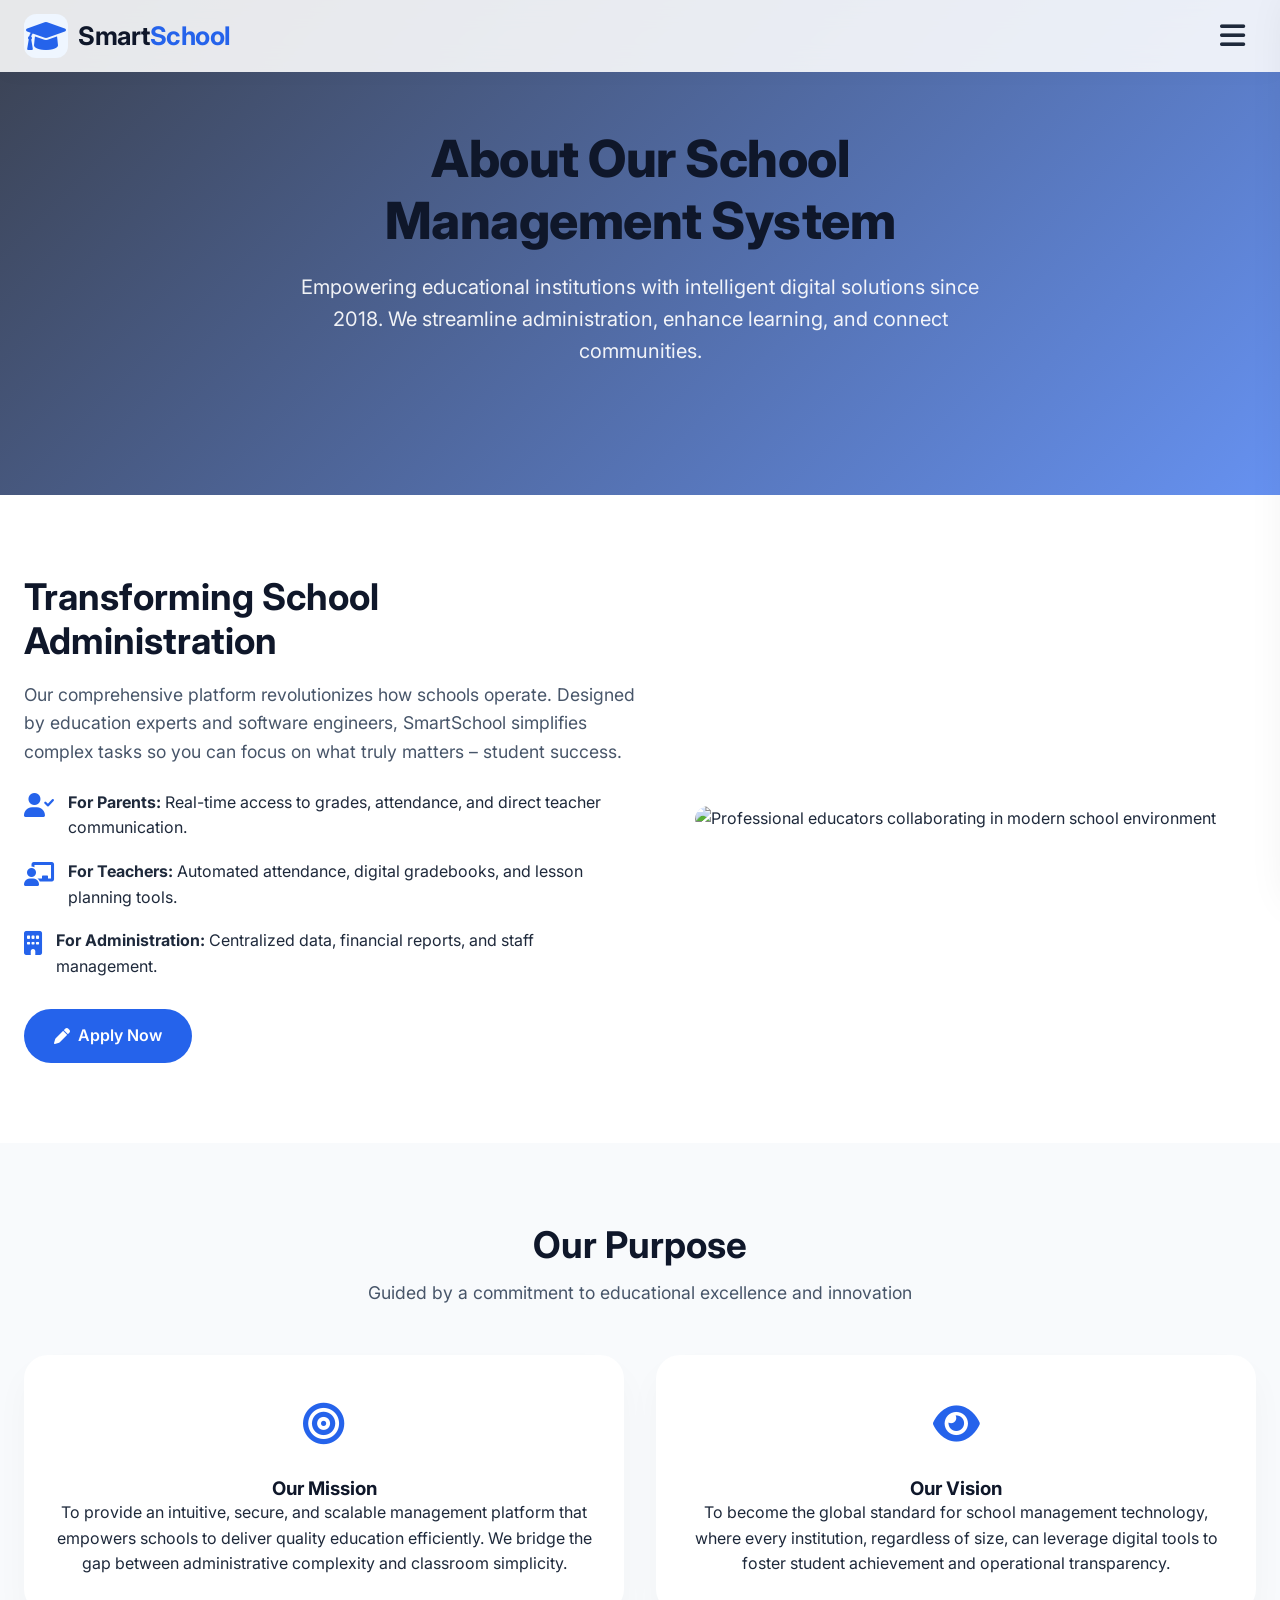
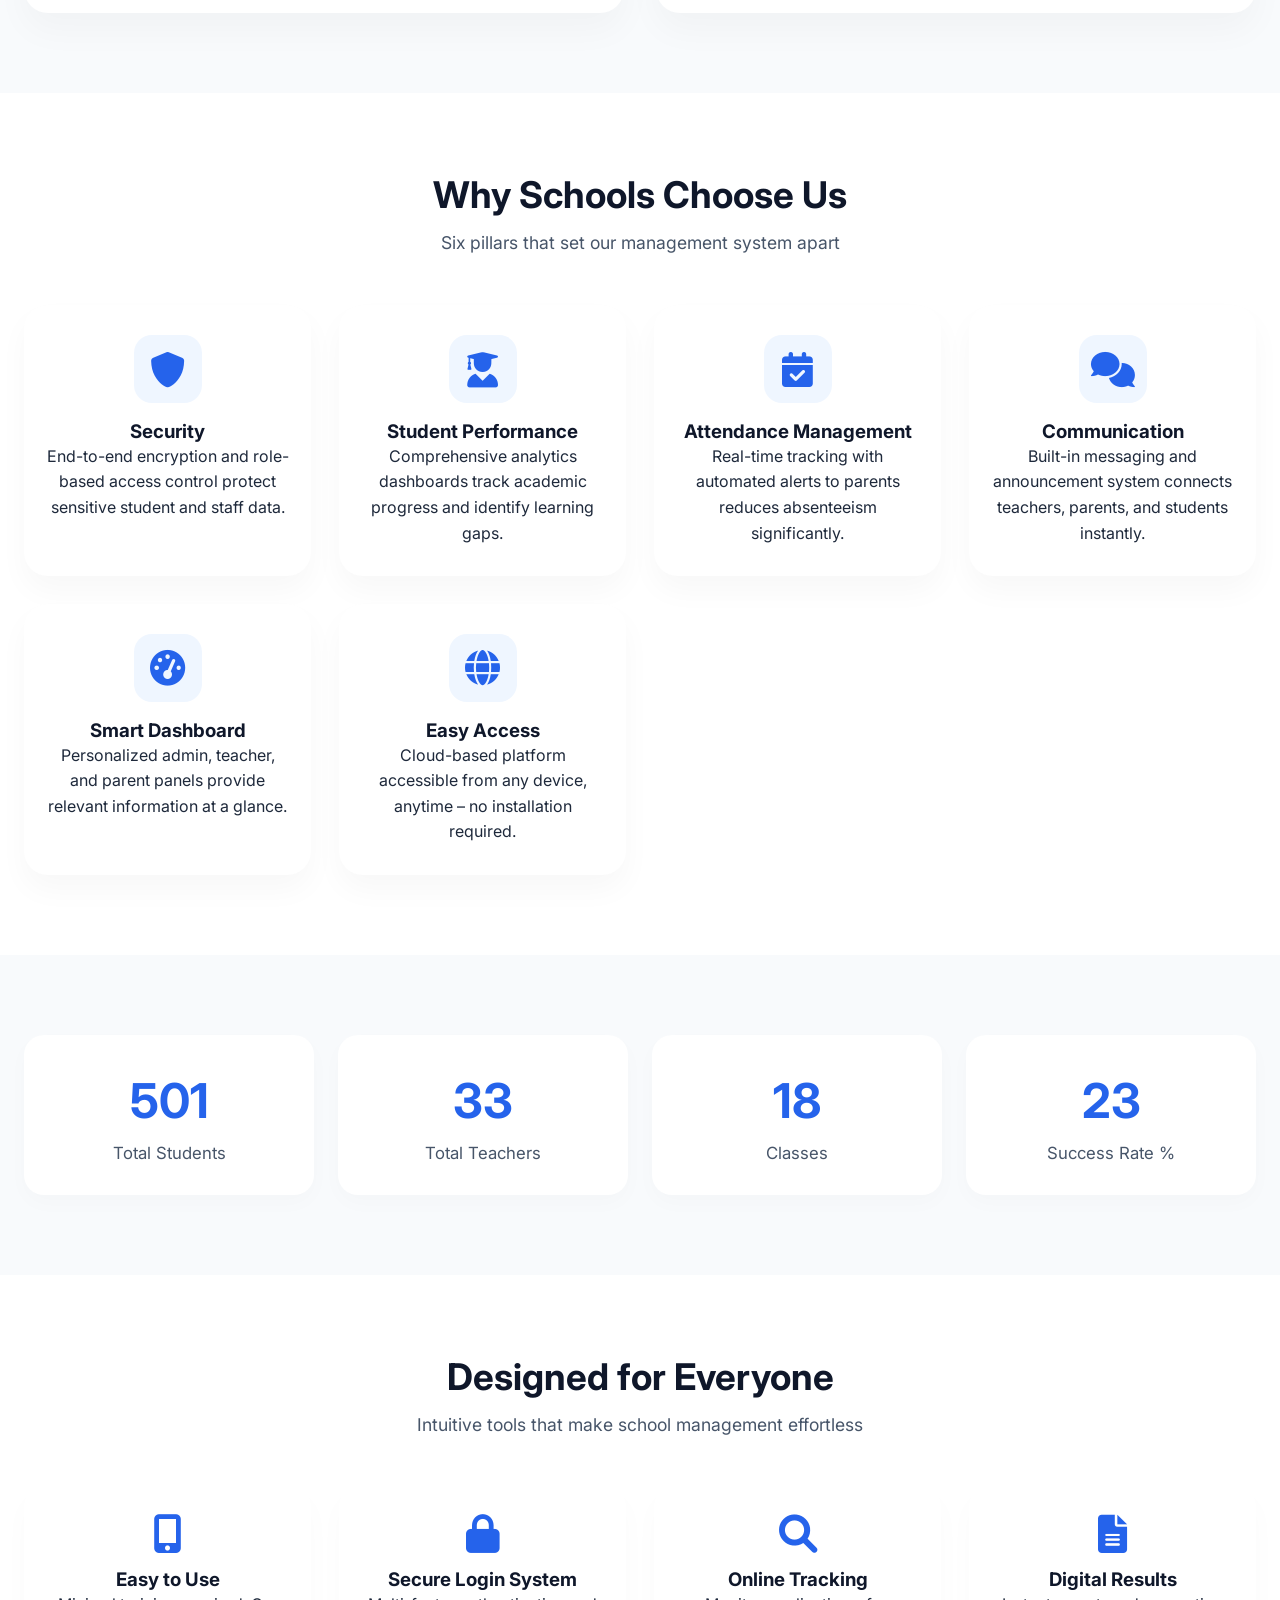
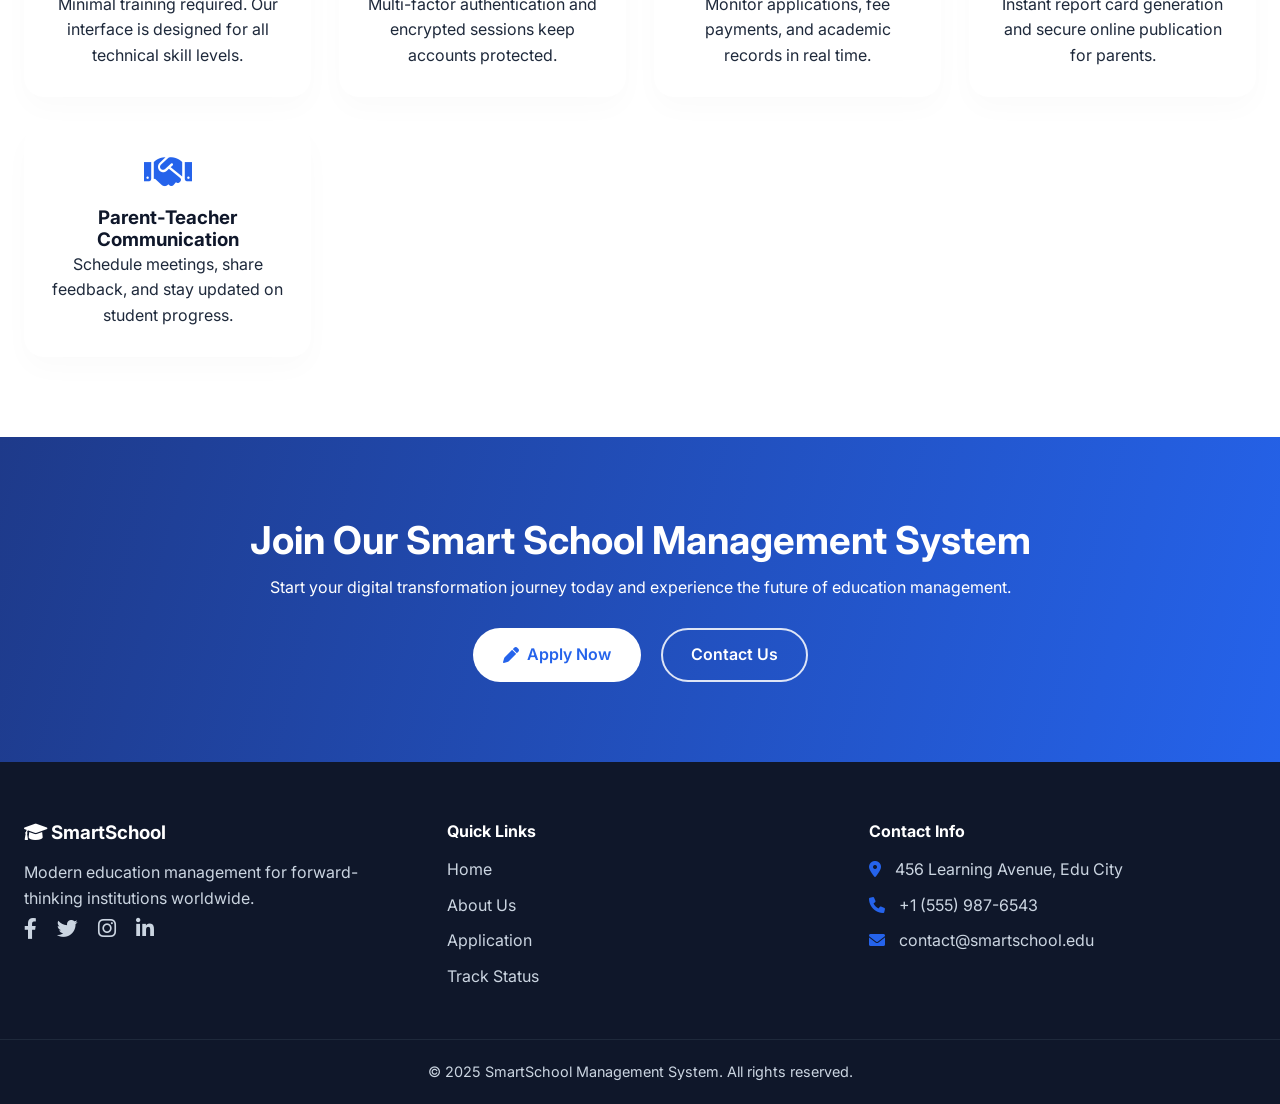
==== about.html @ 9fa846b4 "update html" ====
<!DOCTYPE html>
<html lang="en">
<head>
  <meta charset="UTF-8">
  <meta name="viewport" content="width=device-width, initial-scale=1.0, viewport-fit=cover">
  <title>About Us | School Management System</title>
  <!-- Font Awesome 6 icons -->
  <link rel="stylesheet" href="https://cdnjs.cloudflare.com/ajax/libs/font-awesome/6.0.0-beta3/css/all.min.css">
  <!-- Google Fonts: modern typography -->
  <link href="https://fonts.googleapis.com/css2?family=Inter:opsz,wght@14..32,400;14..32,500;14..32,600;14..32,700;14..32,800&display=swap" rel="stylesheet">
  <!-- External CSS -->
  <link rel="stylesheet" href="css/aboutus.css">
</head>
<body>
  <!-- Sticky Navbar -->
  <header class="navbar" id="navbar">
    <div class="container nav-container">
      <a href="index.html" class="logo-area">
        <div class="logo-icon">
          <i class="fas fa-graduation-cap"></i>
        </div>
        <span class="logo-text">Smart<span class="logo-highlight">School</span></span>
      </a>
      <!-- Only hamburger icon visible -->
      <button class="hamburger-btn" id="hamburgerBtn" aria-label="Open navigation menu">
        <i class="fas fa-bars"></i>
      </button>
    </div>
  </header>

  <!-- Sidebar overlay for outside click -->
  <div class="sidebar-overlay" id="sidebarOverlay"></div>

  <!-- Sidebar navigation menu -->
  <nav class="sidebar" id="sidebar">
    <div class="sidebar-header">
      <span class="sidebar-title">Navigation</span>
      <button class="close-sidebar-btn" id="closeSidebarBtn" aria-label="Close menu">
        <i class="fas fa-times"></i>
      </button>
    </div>
    <ul class="sidebar-nav">
      <li><a href="index.html" class="nav-link">Home</a></li>
      <li><a href="about.html" class="nav-link active">About Us</a></li>
      <li><a href="#contact" class="nav-link">Contact Us</a></li>
      <li><a href="#" class="nav-link">Application</a></li>
      <li><a href="#" class="nav-link">Track Application</a></li>
      <li><a href="#" class="nav-link panel-link"><i class="fas fa-user-friends"></i> Parent Panel</a></li>
      <li><a href="#" class="nav-link panel-link"><i class="fas fa-chalkboard-teacher"></i> Teacher Panel</a></li>
      <li><a href="#" class="nav-link panel-link"><i class="fas fa-user-shield"></i> Admin Panel</a></li>
    </ul>
  </nav>

  <main>
    <!-- Hero Section -->
    <section class="hero-about" id="home">
      <div class="hero-overlay"></div>
      <div class="container hero-content">
        <h1 class="hero-title">About Our School Management System</h1>
        <p class="hero-subtitle">Empowering educational institutions with intelligent digital solutions since 2018. We streamline administration, enhance learning, and connect communities.</p>
      </div>
    </section>

    <!-- About Section with two-column layout -->
    <section class="about-section section-padding" id="about">
      <div class="container about-grid">
        <div class="about-text">
          <h2>Transforming School Administration</h2>
          <p class="about-description">
            Our comprehensive platform revolutionizes how schools operate. Designed by education experts and software engineers, 
            SmartSchool simplifies complex tasks so you can focus on what truly matters – student success.
          </p>
          <div class="benefit-list">
            <div class="benefit-item">
              <i class="fas fa-user-check"></i>
              <div><strong>For Parents:</strong> Real-time access to grades, attendance, and direct teacher communication.</div>
            </div>
            <div class="benefit-item">
              <i class="fas fa-chalkboard-teacher"></i>
              <div><strong>For Teachers:</strong> Automated attendance, digital gradebooks, and lesson planning tools.</div>
            </div>
            <div class="benefit-item">
              <i class="fas fa-building"></i>
              <div><strong>For Administration:</strong> Centralized data, financial reports, and staff management.</div>
            </div>
          </div>
          <a href="#" class="btn btn-primary"><i class="fas fa-pen"></i> Apply Now</a>
        </div>
        <div class="about-image">
          <img src="https://images.unsplash.com/photo-1524178232363-1fb2b075b655?ixlib=rb-4.0.3&auto=format&fit=crop&w=1470&q=80" alt="Professional educators collaborating in modern school environment" loading="lazy">
        </div>
      </div>
    </section>

    <!-- Mission and Vision Section -->
    <section class="mission-vision section-padding bg-light">
      <div class="container">
        <div class="section-header">
          <h2>Our Purpose</h2>
          <p>Guided by a commitment to educational excellence and innovation</p>
        </div>
        <div class="mv-grid">
          <div class="mv-card">
            <div class="mv-icon"><i class="fas fa-bullseye"></i></div>
            <h3>Our Mission</h3>
            <p>To provide an intuitive, secure, and scalable management platform that empowers schools to deliver quality education efficiently. We bridge the gap between administrative complexity and classroom simplicity.</p>
          </div>
          <div class="mv-card">
            <div class="mv-icon"><i class="fas fa-eye"></i></div>
            <h3>Our Vision</h3>
            <p>To become the global standard for school management technology, where every institution, regardless of size, can leverage digital tools to foster student achievement and operational transparency.</p>
          </div>
        </div>
      </div>
    </section>

    <!-- Why Choose Us Section -->
    <section class="why-choose section-padding" id="features">
      <div class="container">
        <div class="section-header">
          <h2>Why Schools Choose Us</h2>
          <p>Six pillars that set our management system apart</p>
        </div>
        <div class="features-grid">
          <div class="feature-card">
            <div class="feature-icon"><i class="fas fa-shield-alt"></i></div>
            <h3>Security</h3>
            <p>End-to-end encryption and role-based access control protect sensitive student and staff data.</p>
          </div>
          <div class="feature-card">
            <div class="feature-icon"><i class="fas fa-user-graduate"></i></div>
            <h3>Student Performance</h3>
            <p>Comprehensive analytics dashboards track academic progress and identify learning gaps.</p>
          </div>
          <div class="feature-card">
            <div class="feature-icon"><i class="fas fa-calendar-check"></i></div>
            <h3>Attendance Management</h3>
            <p>Real-time tracking with automated alerts to parents reduces absenteeism significantly.</p>
          </div>
          <div class="feature-card">
            <div class="feature-icon"><i class="fas fa-comments"></i></div>
            <h3>Communication</h3>
            <p>Built-in messaging and announcement system connects teachers, parents, and students instantly.</p>
          </div>
          <div class="feature-card">
            <div class="feature-icon"><i class="fas fa-tachometer-alt"></i></div>
            <h3>Smart Dashboard</h3>
            <p>Personalized admin, teacher, and parent panels provide relevant information at a glance.</p>
          </div>
          <div class="feature-card">
            <div class="feature-icon"><i class="fas fa-globe"></i></div>
            <h3>Easy Access</h3>
            <p>Cloud-based platform accessible from any device, anytime – no installation required.</p>
          </div>
        </div>
      </div>
    </section>

    <!-- Statistics Section with animated counters -->
    <section class="stats-section section-padding bg-light">
      <div class="container">
        <div class="stats-grid">
          <div class="stat-item">
            <span class="stat-number" data-target="2150">0</span>
            <span class="stat-label">Total Students</span>
          </div>
          <div class="stat-item">
            <span class="stat-number" data-target="145">0</span>
            <span class="stat-label">Total Teachers</span>
          </div>
          <div class="stat-item">
            <span class="stat-number" data-target="78">0</span>
            <span class="stat-label">Classes</span>
          </div>
          <div class="stat-item">
            <span class="stat-number" data-target="99">0</span>
            <span class="stat-label">Success Rate %</span>
          </div>
        </div>
      </div>
    </section>

    <!-- Team / System Benefits Section -->
    <section class="benefits-section section-padding" id="benefits">
      <div class="container">
        <div class="section-header">
          <h2>Designed for Everyone</h2>
          <p>Intuitive tools that make school management effortless</p>
        </div>
        <div class="benefits-grid">
          <div class="benefit-card">
            <i class="fas fa-mobile-alt"></i>
            <h3>Easy to Use</h3>
            <p>Minimal training required. Our interface is designed for all technical skill levels.</p>
          </div>
          <div class="benefit-card">
            <i class="fas fa-lock"></i>
            <h3>Secure Login System</h3>
            <p>Multi-factor authentication and encrypted sessions keep accounts protected.</p>
          </div>
          <div class="benefit-card">
            <i class="fas fa-search"></i>
            <h3>Online Tracking</h3>
            <p>Monitor applications, fee payments, and academic records in real time.</p>
          </div>
          <div class="benefit-card">
            <i class="fas fa-file-alt"></i>
            <h3>Digital Results</h3>
            <p>Instant report card generation and secure online publication for parents.</p>
          </div>
          <div class="benefit-card">
            <i class="fas fa-handshake"></i>
            <h3>Parent-Teacher Communication</h3>
            <p>Schedule meetings, share feedback, and stay updated on student progress.</p>
          </div>
        </div>
      </div>
    </section>

    <!-- Call To Action Section -->
    <section class="cta-section section-padding" id="apply">
      <div class="container cta-content">
        <h2>Join Our Smart School Management System</h2>
        <p>Start your digital transformation journey today and experience the future of education management.</p>
        <div class="cta-buttons">
          <a href="#" class="btn btn-light"><i class="fas fa-pen"></i> Apply Now</a>
          <a href="#" class="btn btn-outline-light">Contact Us</a>
        </div>
      </div>
    </section>
  </main>

  <!-- Footer -->
  <footer class="footer" id="contact">
    <div class="container footer-grid">
      <div class="footer-col">
        <h3><i class="fas fa-graduation-cap"></i> SmartSchool</h3>
        <p>Modern education management for forward-thinking institutions worldwide.</p>
        <div class="social-icons">
          <a href="#" aria-label="Facebook"><i class="fab fa-facebook-f"></i></a>
          <a href="#" aria-label="Twitter"><i class="fab fa-twitter"></i></a>
          <a href="#" aria-label="Instagram"><i class="fab fa-instagram"></i></a>
          <a href="#" aria-label="LinkedIn"><i class="fab fa-linkedin-in"></i></a>
        </div>
      </div>
      <div class="footer-col">
        <h4>Quick Links</h4>
        <ul>
          <li><a href="index.html">Home</a></li>
          <li><a href="about.html">About Us</a></li>
          <li><a href="#">Application</a></li>
          <li><a href="#">Track Status</a></li>
        </ul>
      </div>
      <div class="footer-col">
        <h4>Contact Info</h4>
        <ul class="contact-info">
          <li><i class="fas fa-map-marker-alt"></i> 456 Learning Avenue, Edu City</li>
          <li><i class="fas fa-phone"></i> +1 (555) 987-6543</li>
          <li><i class="fas fa-envelope"></i> contact@smartschool.edu</li>
        </ul>
      </div>
    </div>
    <div class="footer-bottom container">
      <p>&copy; 2025 SmartSchool Management System. All rights reserved.</p>
    </div>
  </footer>

  <!-- External JavaScript -->
  <script src="js/aboutus.js"></script>
</body>
</html>
---- css/aboutus.css ----
/* about.css - Modern About Us Page Styles */

/* ----- Base Reset & Variables ----- */
* {
  margin: 0;
  padding: 0;
  box-sizing: border-box;
}

body {
  font-family: 'Inter', sans-serif;
  background: #ffffff;
  color: #1e293b;
  line-height: 1.6;
  overflow-x: hidden;
}

.container {
  max-width: 1280px;
  margin: 0 auto;
  padding: 0 24px;
}

.section-padding {
  padding: 80px 0;
}

.bg-light {
  background: #f8fafc;
}

/* ----- Typography ----- */
h1, h2, h3, h4 {
  font-weight: 700;
  line-height: 1.2;
  color: #0f172a;
}

h2 {
  font-size: 2.3rem;
  margin-bottom: 12px;
}

.section-header {
  text-align: center;
  margin-bottom: 48px;
}

.section-header p {
  font-size: 1.1rem;
  color: #475569;
  max-width: 600px;
  margin: 0 auto;
}

/* ----- Buttons ----- */
.btn {
  display: inline-flex;
  align-items: center;
  gap: 8px;
  padding: 12px 28px;
  border-radius: 40px;
  font-weight: 600;
  text-decoration: none;
  transition: all 0.25s ease;
  font-size: 1rem;
  border: 2px solid transparent;
  cursor: pointer;
}

.btn-primary {
  background: #2563eb;
  color: white;
}
.btn-primary:hover {
  background: #1d4ed8;
  transform: translateY(-2px);
  box-shadow: 0 10px 22px rgba(37,99,235,0.3);
}

.btn-light {
  background: white;
  color: #2563eb;
}
.btn-light:hover {
  background: #f1f5f9;
  transform: translateY(-2px);
}

.btn-outline-light {
  border-color: rgba(255,255,255,0.85);
  color: white;
}
.btn-outline-light:hover {
  background: rgba(255,255,255,0.15);
}

/* ----- Navbar (sticky, transparent -> solid on scroll) ----- */
.navbar {
  position: fixed;
  top: 0;
  left: 0;
  width: 100%;
  z-index: 1000;
  background: rgba(255, 255, 255, 0.88);
  backdrop-filter: blur(12px);
  box-shadow: 0 4px 20px rgba(0,0,0,0.02);
  transition: background 0.3s ease, box-shadow 0.3s ease;
  padding: 12px 0;
}

.navbar.scrolled {
  background: rgba(255, 255, 255, 0.98);
  box-shadow: 0 10px 30px rgba(0,0,0,0.06);
}

.nav-container {
  display: flex;
  align-items: center;
  justify-content: space-between;
}

.logo-area {
  display: flex;
  align-items: center;
  text-decoration: none;
  gap: 10px;
}

.logo-icon {
  font-size: 2rem;
  color: #2563eb;
  background: #eff6ff;
  width: 44px;
  height: 44px;
  display: flex;
  align-items: center;
  justify-content: center;
  border-radius: 12px;
}

.logo-text {
  font-size: 1.6rem;
  font-weight: 700;
  color: #0f172a;
  letter-spacing: -0.5px;
}

.logo-highlight {
  color: #2563eb;
}

/* Hamburger button */
.hamburger-btn {
  background: transparent;
  border: none;
  font-size: 1.8rem;
  color: #1e293b;
  cursor: pointer;
  display: flex;
  align-items: center;
  justify-content: center;
  width: 48px;
  height: 48px;
  border-radius: 12px;
  transition: background 0.2s;
}

.hamburger-btn:hover {
  background: #f1f5f9;
}

/* ----- Sidebar Overlay ----- */
.sidebar-overlay {
  position: fixed;
  top: 0;
  left: 0;
  width: 100%;
  height: 100%;
  background: rgba(0, 0, 0, 0.5);
  z-index: 1100;
  opacity: 0;
  visibility: hidden;
  transition: opacity 0.3s ease, visibility 0.3s ease;
}

.sidebar-overlay.active {
  opacity: 1;
  visibility: visible;
}

/* ----- Sidebar Navigation ----- */
.sidebar {
  position: fixed;
  top: 0;
  right: -320px;
  width: 300px;
  max-width: 85%;
  height: 100%;
  background: #ffffff;
  box-shadow: -10px 0 40px rgba(0,0,0,0.08);
  z-index: 1200;
  padding: 24px 20px;
  transition: right 0.4s cubic-bezier(0.25, 0.8, 0.25, 1);
  display: flex;
  flex-direction: column;
}

.sidebar.active {
  right: 0;
}

.sidebar-header {
  display: flex;
  justify-content: space-between;
  align-items: center;
  margin-bottom: 32px;
}

.sidebar-title {
  font-weight: 600;
  font-size: 1.3rem;
  color: #0f172a;
}

.close-sidebar-btn {
  background: none;
  border: none;
  font-size: 1.6rem;
  color: #64748b;
  cursor: pointer;
  padding: 6px;
  border-radius: 8px;
  transition: background 0.2s;
}

.close-sidebar-btn:hover {
  background: #f1f5f9;
}

.sidebar-nav {
  list-style: none;
  display: flex;
  flex-direction: column;
  gap: 10px;
}

.sidebar-nav li a {
  display: block;
  padding: 12px 16px;
  border-radius: 12px;
  color: #334155;
  text-decoration: none;
  font-weight: 500;
  transition: all 0.2s;
  font-size: 1.05rem;
}

.sidebar-nav li a:hover,
.sidebar-nav li a.active {
  background: #eff6ff;
  color: #2563eb;
}

.panel-link i {
  margin-right: 10px;
  width: 20px;
  text-align: center;
}

/* ----- Hero Section (About) ----- */
.hero-about {
  position: relative;
  min-height: 55vh;
  display: flex;
  align-items: center;
  background: url('https://images.unsplash.com/photo-1523050854058-8df90910e94e?ixlib=rb-4.0.3&auto=format&fit=crop&w=1470&q=80') center/cover no-repeat;
  color: white;
  margin-top: 0;
}

.hero-overlay {
  position: absolute;
  top: 0;
  left: 0;
  width: 100%;
  height: 100%;
  background: linear-gradient(135deg, rgba(15,23,42,0.82) 0%, rgba(37,99,235,0.7) 100%);
}

.hero-content {
  position: relative;
  z-index: 2;
  max-width: 750px;
  margin: 0 auto;
  text-align: center;
}

.hero-title {
  font-size: 3.2rem;
  font-weight: 800;
  margin-bottom: 20px;
  letter-spacing: -0.5px;
}

.hero-subtitle {
  font-size: 1.25rem;
  color: rgba(255,255,255,0.92);
}

/* ----- About Section (two columns) ----- */
.about-grid {
  display: flex;
  align-items: center;
  gap: 60px;
  flex-wrap: wrap;
}

.about-text {
  flex: 1 1 450px;
}

.about-description {
  font-size: 1.1rem;
  color: #475569;
  margin: 18px 0 24px;
}

.benefit-list {
  display: flex;
  flex-direction: column;
  gap: 18px;
  margin-bottom: 30px;
}

.benefit-item {
  display: flex;
  align-items: flex-start;
  gap: 14px;
}

.benefit-item i {
  font-size: 1.5rem;
  color: #2563eb;
  margin-top: 3px;
}

.about-image {
  flex: 1 1 400px;
  border-radius: 24px;
  overflow: hidden;
}

.about-image img {
  width: 100%;
  height: auto;
  display: block;
  border-radius: 24px;
  object-fit: cover;
}

/* ----- Mission & Vision Cards ----- */
.mv-grid {
  display: grid;
  grid-template-columns: repeat(auto-fit, minmax(280px, 1fr));
  gap: 32px;
}

.mv-card {
  background: white;
  padding: 36px 28px;
  border-radius: 24px;
  box-shadow: 0 18px 35px rgba(0,0,0,0.03);
  transition: transform 0.3s, box-shadow 0.3s;
  text-align: center;
}

.mv-card:hover {
  transform: translateY(-8px);
  box-shadow: 0 25px 45px rgba(37,99,235,0.08);
}

.mv-icon {
  font-size: 2.6rem;
  color: #2563eb;
  margin-bottom: 20px;
}

/* ----- Why Choose Us Features Grid ----- */
.features-grid {
  display: grid;
  grid-template-columns: repeat(auto-fit, minmax(260px, 1fr));
  gap: 28px;
}

.feature-card {
  background: white;
  padding: 30px 22px;
  border-radius: 24px;
  box-shadow: 0 15px 30px rgba(0,0,0,0.03);
  transition: transform 0.3s, box-shadow 0.3s;
  text-align: center;
}

.feature-card:hover {
  transform: translateY(-6px);
  box-shadow: 0 22px 40px rgba(37,99,235,0.06);
}

.feature-icon {
  font-size: 2.2rem;
  color: #2563eb;
  background: #eff6ff;
  width: 68px;
  height: 68px;
  display: flex;
  align-items: center;
  justify-content: center;
  margin: 0 auto 18px;
  border-radius: 18px;
}

/* ----- Statistics Grid ----- */
.stats-grid {
  display: grid;
  grid-template-columns: repeat(4, 1fr);
  gap: 24px;
  text-align: center;
}

.stat-item {
  background: white;
  padding: 28px 16px;
  border-radius: 20px;
  box-shadow: 0 8px 22px rgba(0,0,0,0.02);
}

.stat-number {
  font-size: 3rem;
  font-weight: 700;
  color: #2563eb;
  display: block;
}

.stat-label {
  font-size: 1.05rem;
  color: #475569;
}

/* ----- Benefits Section (Team/System) ----- */
.benefits-grid {
  display: grid;
  grid-template-columns: repeat(auto-fit, minmax(240px, 1fr));
  gap: 28px;
}

.benefit-card {
  background: white;
  padding: 28px 22px;
  border-radius: 20px;
  box-shadow: 0 12px 28px rgba(0,0,0,0.02);
  text-align: center;
  transition: transform 0.25s;
}

.benefit-card:hover {
  transform: translateY(-5px);
}

.benefit-card i {
  font-size: 2.4rem;
  color: #2563eb;
  margin-bottom: 16px;
}

/* ----- CTA Section ----- */
.cta-section {
  background: linear-gradient(105deg, #1e3a8a, #2563eb);
  color: white;
  text-align: center;
}

.cta-content h2 {
  color: white;
  font-size: 2.4rem;
}

.cta-buttons {
  display: flex;
  justify-content: center;
  gap: 20px;
  margin-top: 28px;
  flex-wrap: wrap;
}

/* ----- Footer ----- */
.footer {
  background: #0f172a;
  color: #cbd5e1;
  padding: 60px 0 20px;
}

.footer-grid {
  display: grid;
  grid-template-columns: repeat(auto-fit, minmax(200px, 1fr));
  gap: 36px;
  margin-bottom: 40px;
}

.footer h3, .footer h4 {
  color: white;
  margin-bottom: 16px;
}

.social-icons a {
  color: #cbd5e1;
  margin-right: 16px;
  font-size: 1.3rem;
  transition: color 0.2s;
}

.social-icons a:hover { color: white; }

.footer ul {
  list-style: none;
}

.footer ul li {
  margin-bottom: 10px;
}

.footer ul li a {
  color: #cbd5e1;
  text-decoration: none;
}

.footer ul li a:hover { color: white; }

.contact-info i {
  margin-right: 10px;
  color: #2563eb;
}

.footer-bottom {
  border-top: 1px solid #1e293b;
  padding-top: 20px;
  text-align: center;
  font-size: 0.9rem;
}

/* ----- Responsive Adjustments ----- */
@media (max-width: 768px) {
  .hero-title { font-size: 2.4rem; }
  .stats-grid { grid-template-columns: repeat(2, 1fr); }
  .about-grid { flex-direction: column; }
}

@media (max-width: 480px) {
  .hero-about { min-height: 45vh; }
  .cta-buttons { flex-direction: column; align-items: center; }
  .btn { width: 80%; justify-content: center; }
}
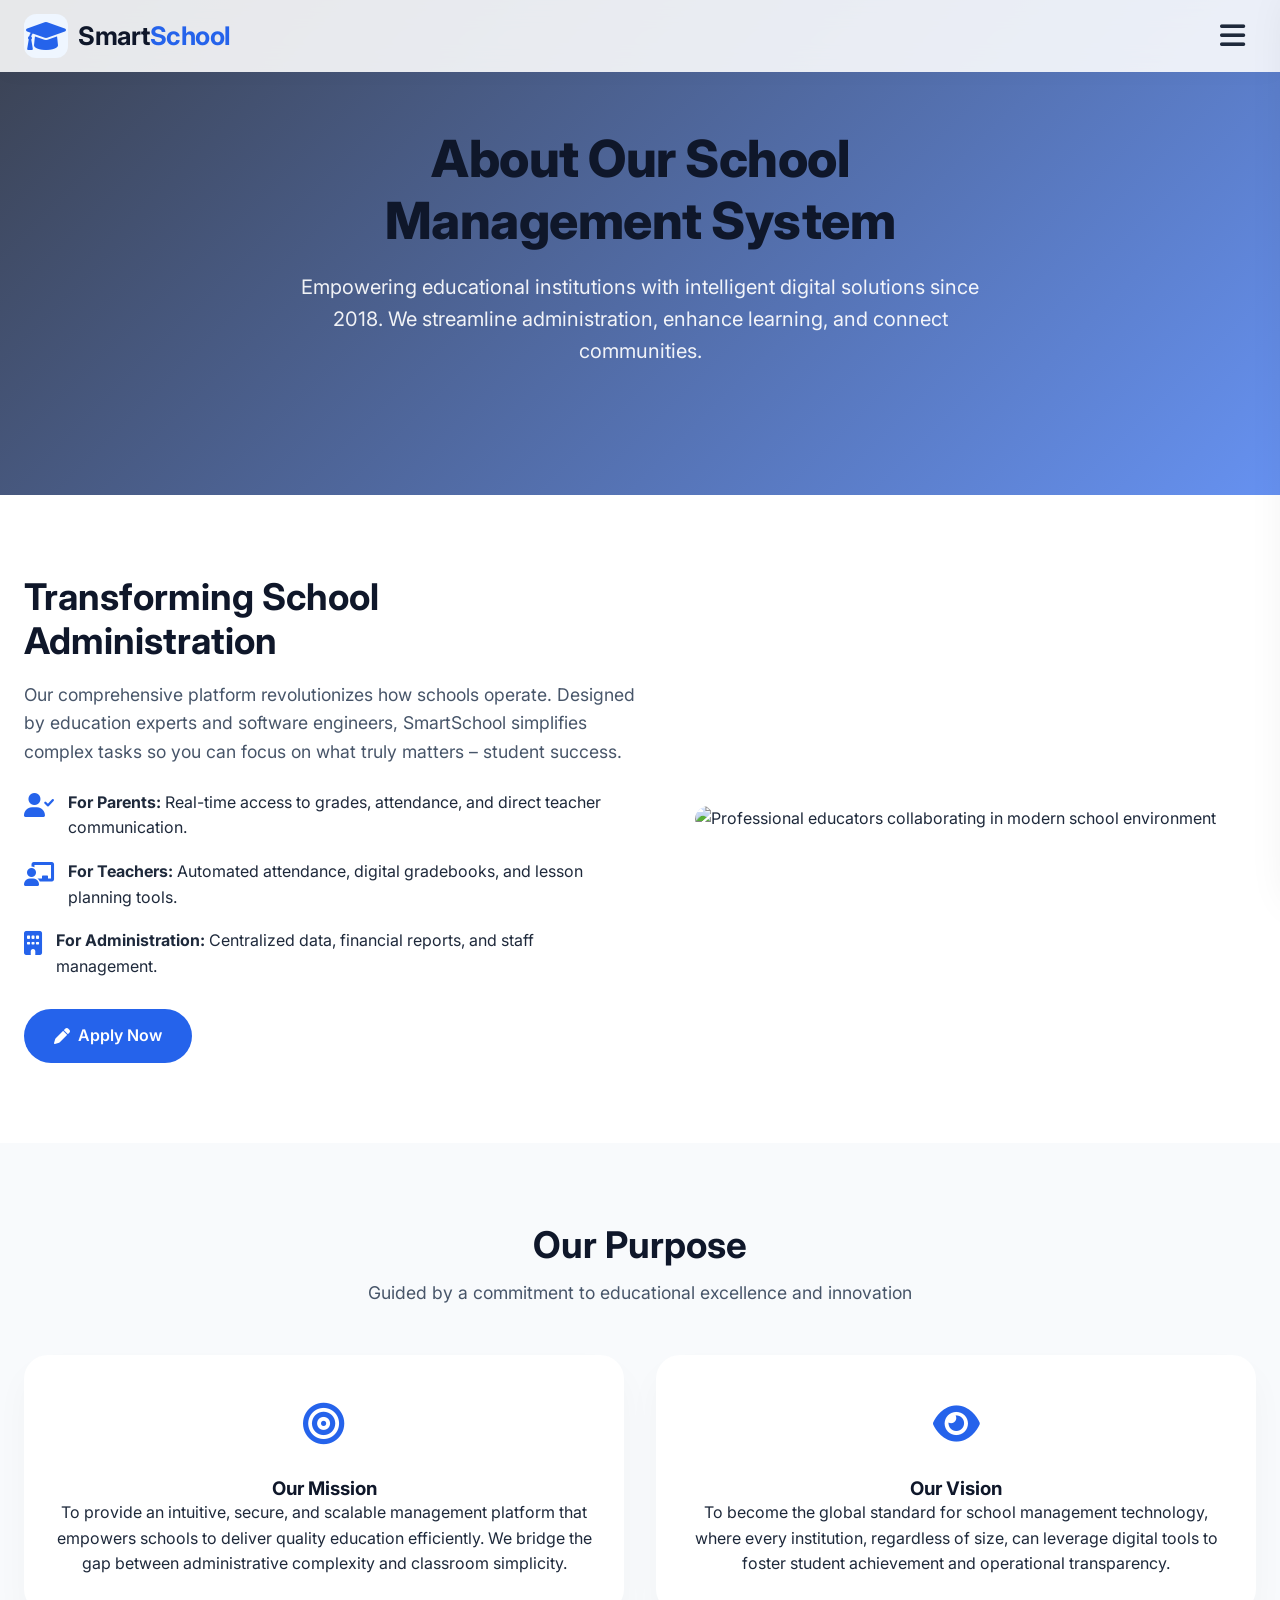
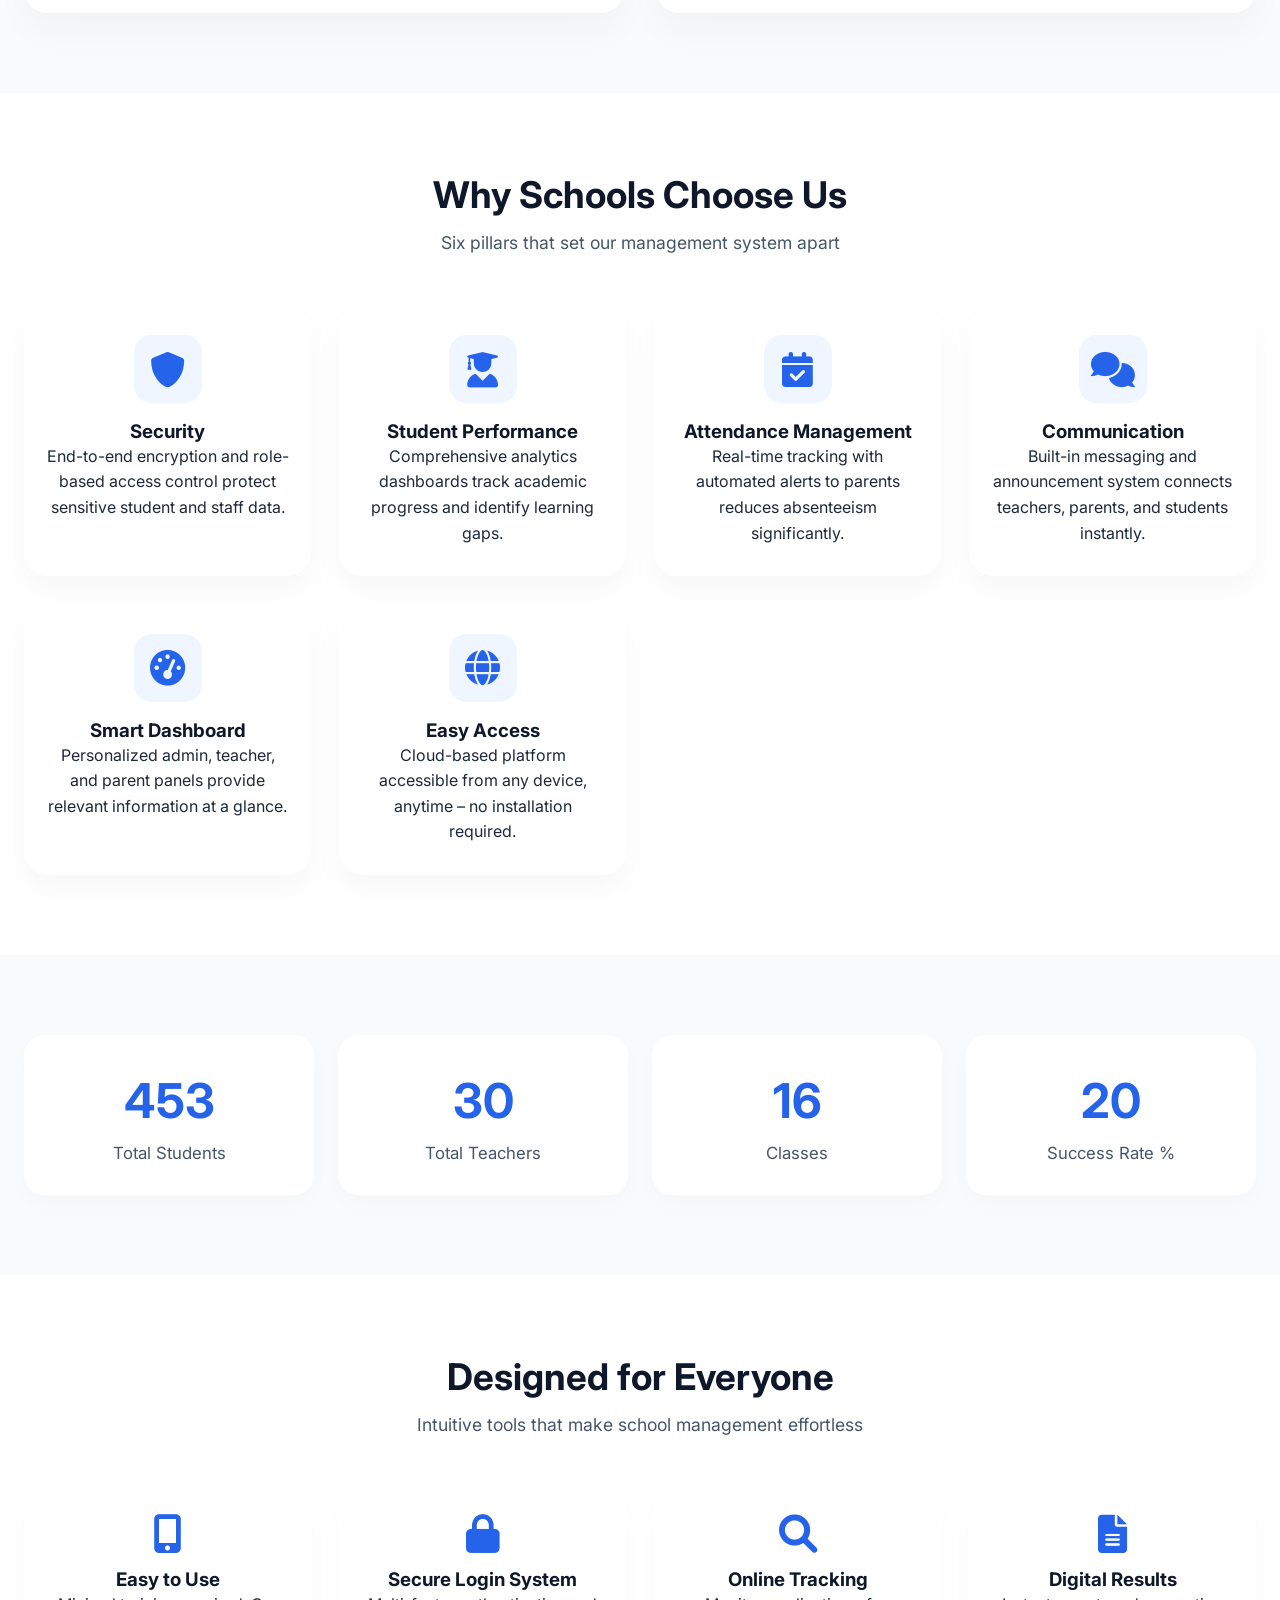
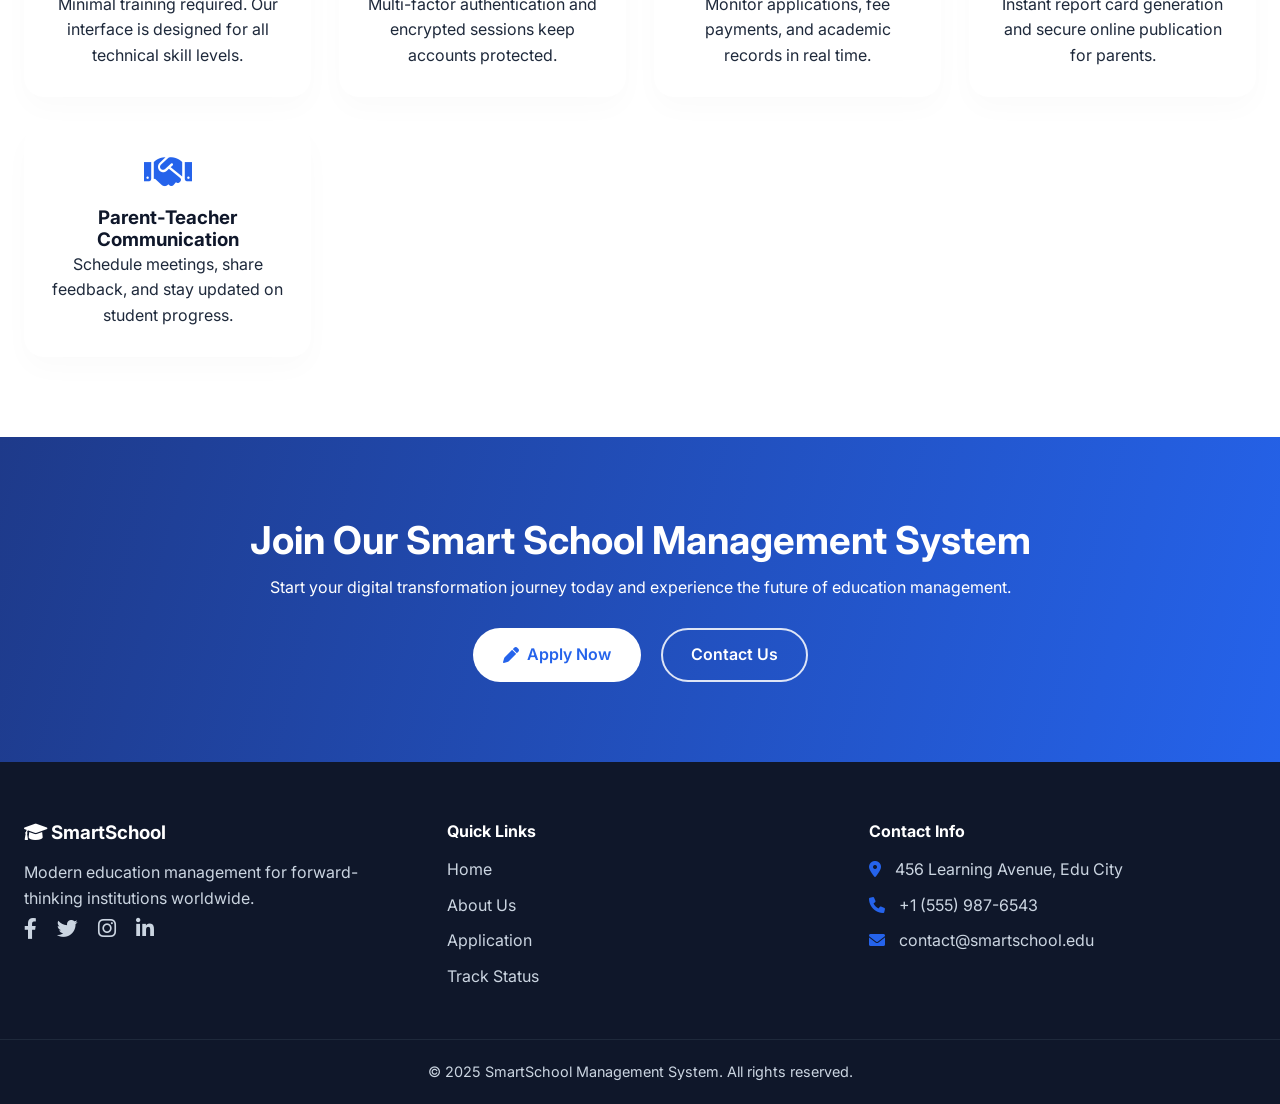
==== commit cf2a3e06: "auth in parent updates" ====
--- a/about.html
+++ b/about.html
@@ -43,12 +43,12 @@
     <ul class="sidebar-nav">
       <li><a href="index.html" class="nav-link">Home</a></li>
       <li><a href="about.html" class="nav-link active">About Us</a></li>
-      <li><a href="#contact" class="nav-link">Contact Us</a></li>
-      <li><a href="#" class="nav-link">Application</a></li>
-      <li><a href="#" class="nav-link">Track Application</a></li>
-      <li><a href="#" class="nav-link panel-link"><i class="fas fa-user-friends"></i> Parent Panel</a></li>
-      <li><a href="#" class="nav-link panel-link"><i class="fas fa-chalkboard-teacher"></i> Teacher Panel</a></li>
-      <li><a href="#" class="nav-link panel-link"><i class="fas fa-user-shield"></i> Admin Panel</a></li>
+      <li><a href="contact.html" class="nav-link">Contact Us</a></li>
+      <li><a href="aplication.html" class="nav-link">Application</a></li>
+      <li><a href="track.html" class="nav-link">Track Application</a></li>
+      <li><a href="parent-panel.html" class="nav-link panel-link"><i class="fas fa-user-friends"></i> Parent Panel</a></li>
+      <li><a href="teacher-panel.html" class="nav-link panel-link"><i class="fas fa-chalkboard-teacher"></i> Teacher Panel</a></li>
+      <li><a href="admin-panel.html" class="nav-link panel-link"><i class="fas fa-user-shield"></i> Admin Panel</a></li>
     </ul>
   </nav>
 
@@ -224,8 +224,8 @@
         <h2>Join Our Smart School Management System</h2>
         <p>Start your digital transformation journey today and experience the future of education management.</p>
         <div class="cta-buttons">
-          <a href="#" class="btn btn-light"><i class="fas fa-pen"></i> Apply Now</a>
-          <a href="#" class="btn btn-outline-light">Contact Us</a>
+          <a href="aplication.html" class="btn btn-light"><i class="fas fa-pen"></i> Apply Now</a>
+          <a href="contact.html" class="btn btn-outline-light">Contact Us</a>
         </div>
       </div>
     </section>
@@ -240,7 +240,7 @@
         <div class="social-icons">
           <a href="#" aria-label="Facebook"><i class="fab fa-facebook-f"></i></a>
           <a href="#" aria-label="Twitter"><i class="fab fa-twitter"></i></a>
-          <a href="#" aria-label="Instagram"><i class="fab fa-instagram"></i></a>
+          <a href="https://www.instagram.com/affansoud?igsh=MXdjd2R5djBzaXVtNQ==" aria-label="Instagram"><i class="fab fa-instagram"></i></a>
           <a href="#" aria-label="LinkedIn"><i class="fab fa-linkedin-in"></i></a>
         </div>
       </div>
@@ -249,8 +249,8 @@
         <ul>
           <li><a href="index.html">Home</a></li>
           <li><a href="about.html">About Us</a></li>
-          <li><a href="#">Application</a></li>
-          <li><a href="#">Track Status</a></li>
+          <li><a href="aplication.html">Application</a></li>
+          <li><a href="track.html">Track Status</a></li>
         </ul>
       </div>
       <div class="footer-col">
